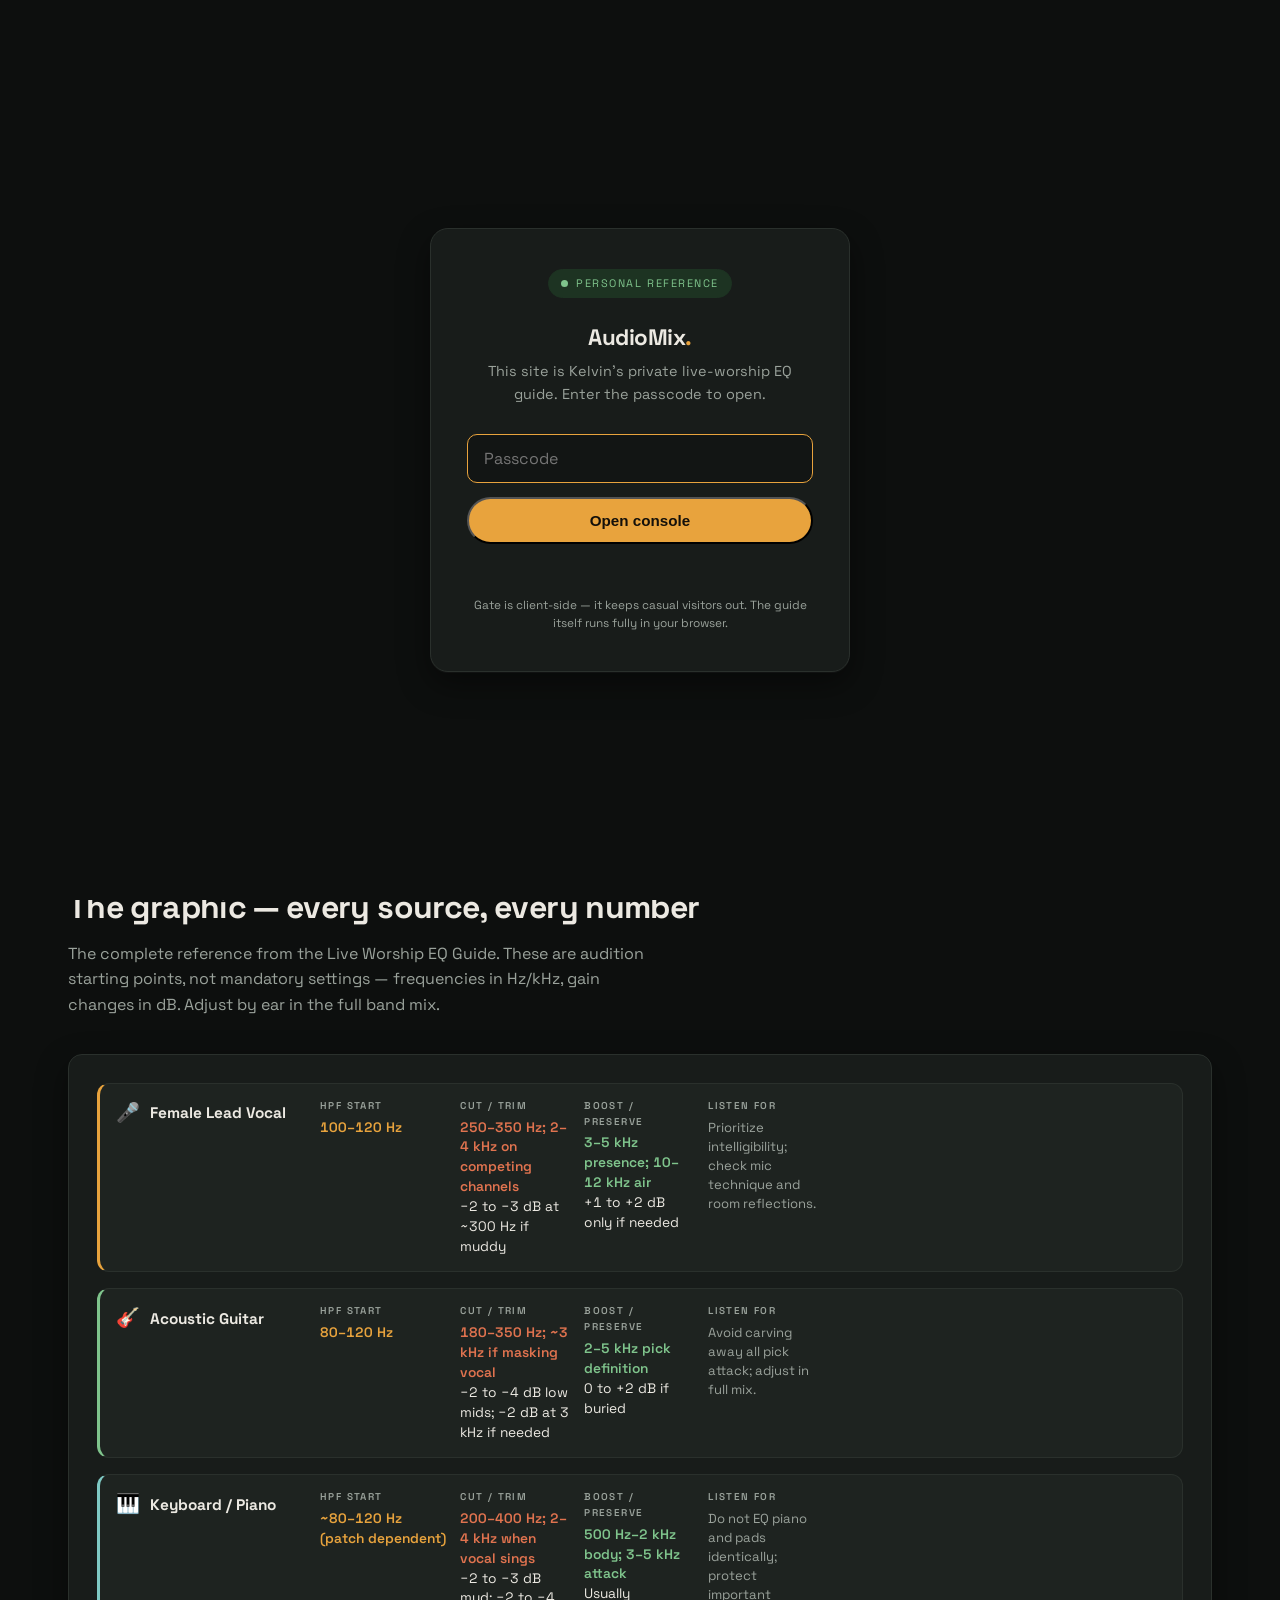
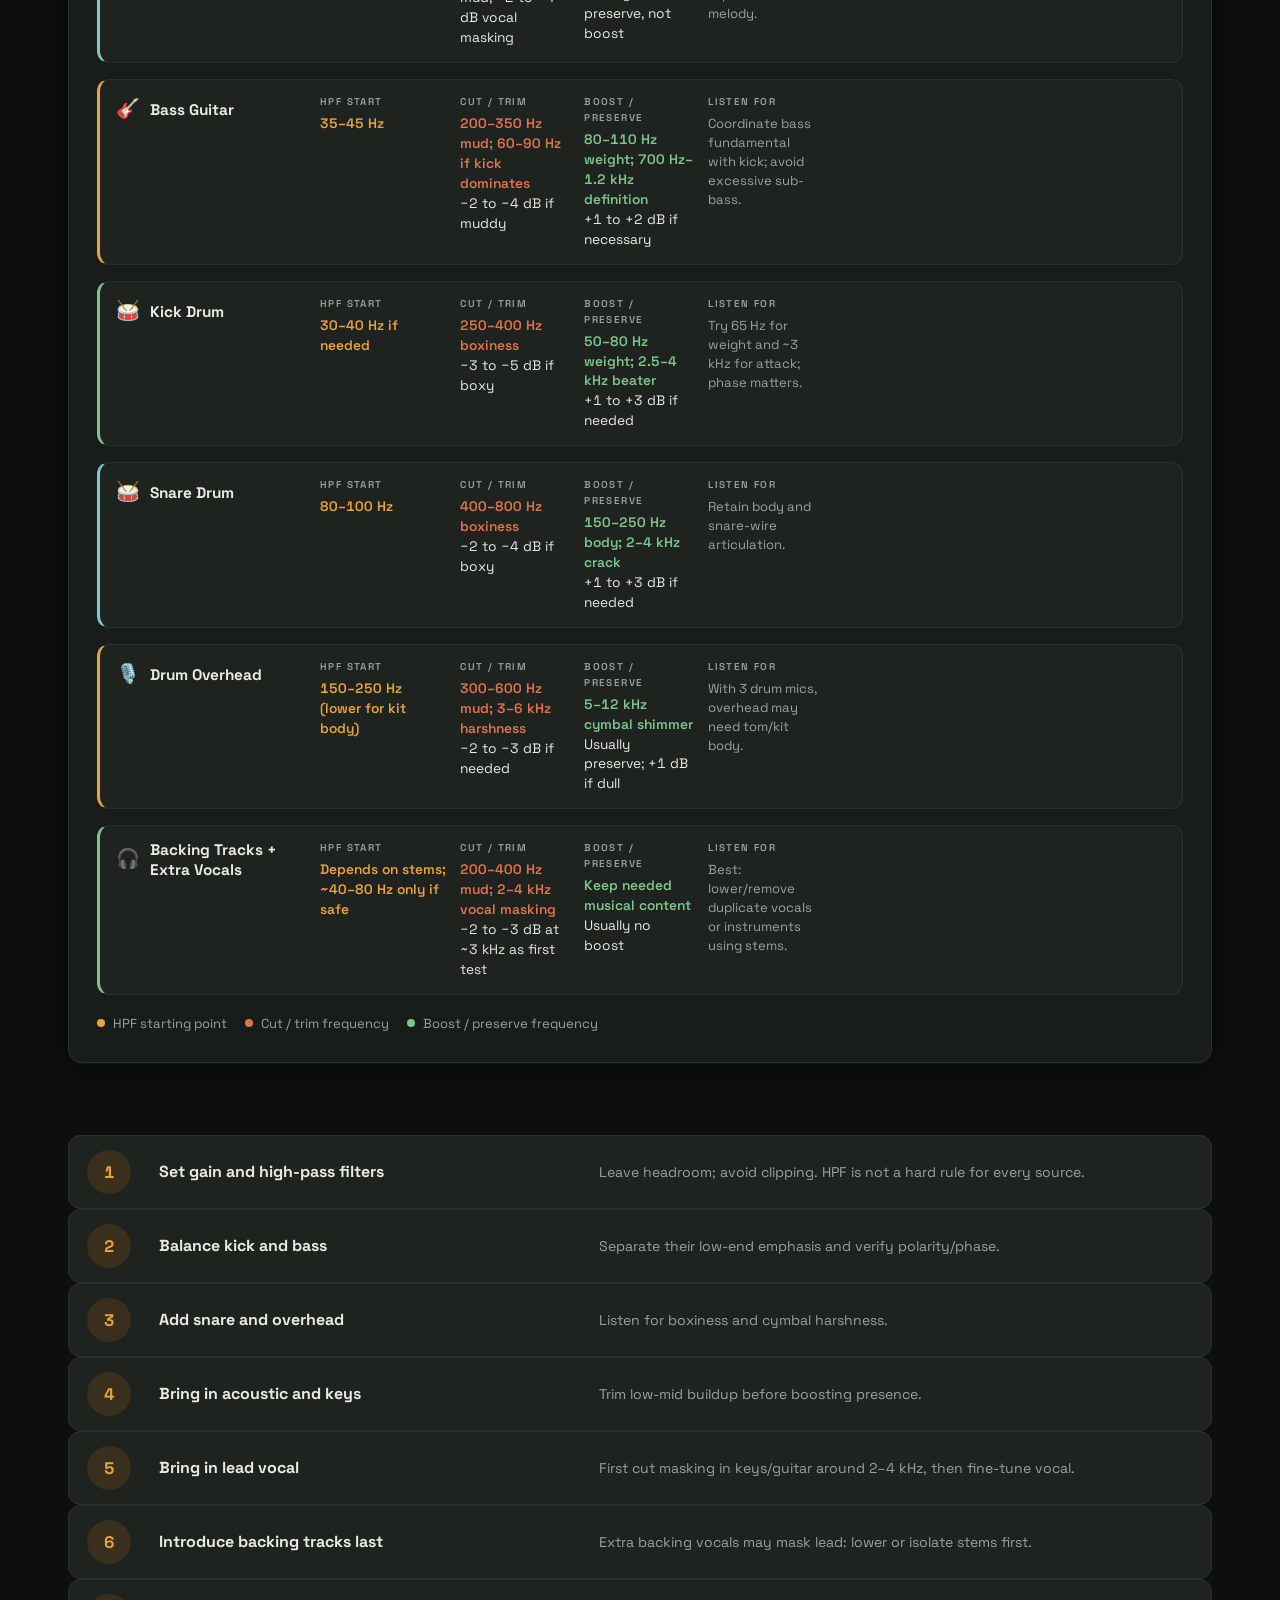
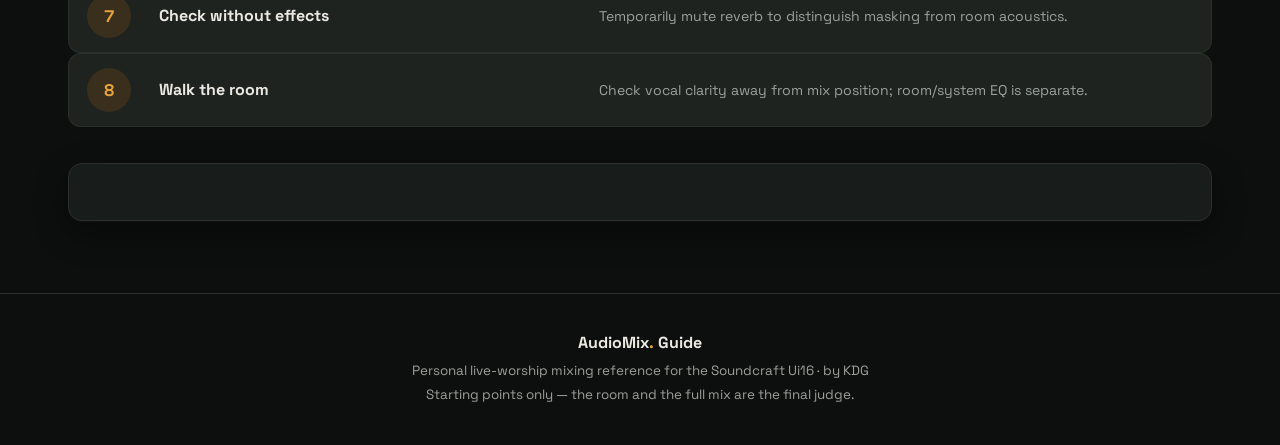
==== index.html @ 4746392a "feat: AudioMix Guide — live worship EQ reference for Soundcraft Ui16 (EQ chart, 8-step workflow, tip" ====
<!DOCTYPE html>
<html lang="en">
<head>
  <meta charset="UTF-8" />
  <meta name="viewport" content="width=device-width, initial-scale=1.0" />
  <title>AudioMix Guide — Live Worship EQ Reference</title>
  <meta name="description" content="AudioMix Guide — a personal live-worship mixing reference for the Soundcraft Ui16: EQ starting points for every source, the 8-step mix workflow, and pro tips for a clear, present band mix." />
  <meta property="og:title" content="AudioMix Guide — Live Worship EQ Reference" />
  <meta property="og:description" content="EQ starting points for the Soundcraft Ui16, the 8-step mix workflow, and pro mixing tips. Personal guide by KDG." />
  <meta property="og:type" content="website" />
  <link rel="icon" href="data:image/svg+xml,<svg xmlns='http://www.w3.org/2000/svg' viewBox='0 0 100 100'><rect width='100' height='100' rx='20' fill='%230d0f0e'/><rect x='18' y='38' width='64' height='28' rx='6' fill='%23e8a33d'/><rect x='18' y='30' width='64' height='4' rx='2' fill='%237fc48c'/></svg>" />
  <link rel="preconnect" href="https://fonts.googleapis.com" />
  <link rel="preconnect" href="https://fonts.gstatic.com" crossorigin />
  <link href="https://fonts.googleapis.com/css2?family=Space+Grotesk:wght@400;500;600;700&display=swap" rel="stylesheet" />
  <link rel="stylesheet" href="css/style.css" />
  <script defer src="js/gate.js"></script>
  <script type="module" src="js/main.js"></script>
</head>
<body>
  <a class="skip-link" href="#guide">Skip to EQ guide</a>

  <header class="site-header" id="top">
    <nav class="nav container" aria-label="Primary">
      <a class="brand" href="index.html"><span class="brand-word">AudioMix<span class="brand-dot">.</span></span> <span class="brand-sub">Guide</span></a>
      <button class="nav-toggle" aria-label="Toggle menu" aria-expanded="false" aria-controls="navLinks">
        <span class="nav-toggle-bar"></span><span class="nav-toggle-bar"></span><span class="nav-toggle-bar"></span>
      </button>
      <div class="nav-links" id="navLinks">
        <a href="index.html#guide" aria-current="page">EQ Guide</a>
        <a href="index.html#workflow">Workflow</a>
        <a href="tips.html">Tips</a>
      </div>
    </nav>
  </header>

  <section class="hero" aria-label="Intro">
    <div class="hero-media"></div>
    <div class="hero-copy">
      <p class="eyebrow">Live Worship — Soundcraft Ui16</p>
      <h1 class="hero-title">Your EQ starting <em>points</em>, not rules.</h1>
      <p class="hero-sub">A personal live-mixing reference: where to high-pass, what to cut, what to boost, and how to listen — for every source in the band. Adjust by ear in the full mix.</p>
      <a class="btn" href="#guide">Open the EQ chart</a>
      <a class="btn secondary" href="tips.html">Mixing tips →</a>
    </div>
  </section>

  <div class="meter-strip container" aria-label="Quick stats">
    <div class="meter-item"><strong><span class="led">8</span></strong><span>eq sources</span></div>
    <div class="meter-item"><strong><span class="led">8</span></strong><span>workflow steps</span></div>
    <div class="meter-item"><strong><span class="led">3</span></strong><span>mix checks</span></div>
    <div class="meter-item"><strong><span class="led">±</span></strong><span>dB increments</span></div>
  </div>

  <main id="guide" class="container">
    <div class="section-head">
      <p class="eyebrow">The EQ Reference</p>
      <h2>The graphic — every source, every number</h2>
      <p>The complete reference from the Live Worship EQ Guide. These are audition starting points, not mandatory settings — frequencies in Hz/kHz, gain changes in dB. Adjust by ear in the full band mix.</p>
    </div>
    <div class="panel">
      <div class="eq-chart" id="eqChart"></div>
      <div class="eq-legend">
        <span><em class="sw sw-amber"></em> HPF starting point</span>
        <span><em class="sw sw-red"></em> Cut / trim frequency</span>
        <span><em class="sw sw-green"></em> Boost / preserve frequency</span>
      </div>
    </div>

    <div class="section-head" id="workflow">
      <p class="eyebrow">The Workflow</p>
      <h2>8-step mix order</h2>
      <p>Bring the mix up in this order so nothing fights for the same space. Each step asks one thing to check before you move on.</p>
    </div>
    <div class="panel">
      <div class="workflow" id="workflow"></div>
    </div>
  </main>

  <footer class="footer">
    <p class="footer-brand">AudioMix<span class="brand-dot">.</span> Guide</p>
    <p>Personal live-worship mixing reference for the Soundcraft Ui16 · by KDG</p>
    <p>Starting points only — the room and the full mix are the final judge.</p>
  </footer>
</body>
</html>
---- css/style.css ----
/* AudioMix Guide — dark Soundcraft console aesthetic */
:root {
  --bg: #0d0f0e;
  --bg-soft: #121514;
  --surface: #181c1a;
  --surface-2: #1e2320;
  --text: #ece9e2;
  --muted: #9aa29b;
  --line: #2a302c;
  --amber: #e8a33d;
  --amber-soft: #3a2f1c;
  --green: #7fc48c;
  --green-soft: #1d3322;
  --red: #e0734f;
  --red-soft: #3a241b;
  --cyan: #7fc9c4;
  --cyan-soft: #1c3332;
  --font-display: "Space Grotesk", system-ui, -apple-system, sans-serif;
  --font-mono: "JetBrains Mono", ui-monospace, SFMono-Regular, Menlo, monospace;
  --radius: 14px;
  --maxw: 1200px;
  --shadow: 0 1px 0 rgba(255,255,255,.03), 0 12px 32px rgba(0,0,0,.45);
}

* { box-sizing: border-box; }
html { scroll-behavior: smooth; scroll-padding-top: 92px; }
body {
  margin: 0;
  background: var(--bg);
  color: var(--text);
  font-family: var(--font-display);
  font-weight: 400;
  line-height: 1.6;
  -webkit-font-smoothing: antialiased;
}
img { max-width: 100%; display: block; }
a { color: inherit; }
a:focus-visible, button:focus-visible, input:focus-visible {
  outline: 2px solid var(--amber);
  outline-offset: 2px;
  border-radius: 6px;
}
.skip-link {
  position: absolute; left: -999px; top: 12px; background: var(--text); color: var(--bg);
  padding: 8px 14px; border-radius: 8px; z-index: 200;
}
.skip-link:focus { left: 12px; }
.container { max-width: var(--maxw); margin: 0 auto; padding: 0 28px; }

/* Header */
.site-header {
  position: sticky; top: 0; z-index: 100;
  background: rgba(13,15,14,.88);
  backdrop-filter: saturate(140%) blur(12px);
  border-bottom: 1px solid var(--line);
  transition: box-shadow .25s ease;
}
.site-header.is-scrolled { box-shadow: 0 10px 30px rgba(0,0,0,.5); }
.nav {
  display: flex; align-items: center; justify-content: space-between;
  height: 72px;
}
.brand {
  display: inline-flex; align-items: baseline; gap: 10px;
  font-weight: 700; font-size: 1.32rem; letter-spacing: -.02em;
  text-decoration: none; white-space: nowrap;
}
.brand-word { line-height: 1; }
.brand-dot { color: var(--amber); }
.brand-sub {
  font-size: .68rem; letter-spacing: .16em; text-transform: uppercase;
  color: var(--muted); padding-left: 10px; border-left: 1px solid var(--line);
}
.nav-links { display: flex; align-items: center; gap: 28px; font-size: .95rem; }
.nav-links a {
  text-decoration: none; color: var(--muted); font-weight: 500;
  position: relative; padding: 4px 0; transition: color .15s ease;
}
.nav-links a:hover { color: var(--text); }
.nav-links a[aria-current="page"] { color: var(--text); }
.nav-links a[aria-current="page"]::after {
  content: ""; position: absolute; left: 0; right: 0; bottom: 0;
  height: 2px; background: var(--amber);
}
.nav-toggle {
  display: none;
  flex-direction: column; justify-content: center; gap: 5px;
  width: 44px; height: 44px; padding: 10px;
  background: none; border: none; cursor: pointer; border-radius: 10px;
}
.nav-toggle-bar {
  display: block; height: 2px; width: 100%;
  background: var(--text); border-radius: 2px;
  transition: transform .22s ease, opacity .22s ease;
}
.nav-toggle[aria-expanded="true"] .nav-toggle-bar:nth-child(1) { transform: translateY(7px) rotate(45deg); }
.nav-toggle[aria-expanded="true"] .nav-toggle-bar:nth-child(2) { opacity: 0; }
.nav-toggle[aria-expanded="true"] .nav-toggle-bar:nth-child(3) { transform: translateY(-7px) rotate(-45deg); }

/* Hero */
.hero {
  position: relative; overflow: hidden;
  border-bottom: 1px solid var(--line);
  background: var(--bg);
}
.hero-media {
  position: absolute; inset: 0;
  background-image: url("../images/hero.webp");
  background-size: cover; background-position: center;
  opacity: .38;
}
.hero::after {
  content: ""; position: absolute; inset: 0;
  background: linear-gradient(180deg, rgba(13,15,14,.35) 0%, var(--bg) 92%);
}
.hero-copy { position: relative; z-index: 2; padding: 108px 28px 96px; max-width: var(--maxw); margin: 0 auto; }
.eyebrow {
  font-size: .72rem; letter-spacing: .22em; text-transform: uppercase;
  color: var(--amber); font-weight: 600; margin: 0 0 18px;
}
.hero-title {
  font-size: clamp(2.4rem, 6vw, 4.4rem);
  line-height: 1.02; letter-spacing: -.03em; font-weight: 700;
  margin: 0 0 22px; max-width: 15ch;
}
.hero-title em { font-style: italic; color: var(--amber); }
.hero-sub {
  color: var(--muted); font-size: 1.08rem; max-width: 56ch;
  margin: 0 0 30px;
}
.btn {
  display: inline-flex; align-items: center; gap: 10px;
  background: var(--amber); color: #14100a; font-weight: 700;
  text-decoration: none; padding: 13px 26px; border-radius: 999px;
  font-size: .95rem; transition: transform .12s ease, background .15s ease;
}
.btn:hover { transform: translateY(-2px); background: #f0b159; }
.btn.secondary { background: transparent; color: var(--text); border: 1px solid var(--line); }
.btn.secondary:hover { background: var(--surface-2); }

/* Panel + section headings */
.panel {
  background: var(--surface);
  border: 1px solid var(--line);
  border-radius: var(--radius);
  padding: 28px;
  margin-top: 28px;
  box-shadow: var(--shadow);
}
.section-title { font-size: 1.45rem; font-weight: 700; letter-spacing: -.02em; margin: 0 0 4px; }
.section-sub { color: var(--muted); font-size: .95rem; margin: 0 0 22px; }
.section-head { padding: 72px 0 8px; }
.section-head .eyebrow { margin-bottom: 10px; }
.section-head h2 { font-size: 2rem; letter-spacing: -.02em; margin: 0 0 8px; }
.section-head p { color: var(--muted); margin: 0; max-width: 60ch; }

/* Meter strip (hero stat bar) */
.meter-strip {
  display: grid; grid-template-columns: repeat(4, 1fr); gap: 1px;
  background: var(--line); border: 1px solid var(--line); border-radius: var(--radius);
  overflow: hidden; margin-top: 34px; max-width: var(--maxw); margin-left: auto; margin-right: auto;
}
.meter-item {
  background: var(--surface); padding: 18px 22px;
}
.meter-item strong { display: block; font-size: 1.5rem; letter-spacing: -.02em; font-variant-numeric: tabular-nums; }
.meter-item strong .led { color: var(--green); }
.meter-item span { font-size: .8rem; color: var(--muted); text-transform: uppercase; letter-spacing: .08em; }

/* EQ Reference — the graphic (channel strips) */
.eq-chart { display: grid; gap: 16px; }
.eq-row {
  display: grid;
  grid-template-columns: 190px 1.15fr 1fr 1fr 1fr 1fr minmax(210px, 1.2fr);
  gap: 14px;
  align-items: start;
  background: var(--surface-2);
  border: 1px solid var(--line);
  border-left: 3px solid var(--amber);
  border-radius: 12px;
  padding: 14px 16px;
}
.eq-row:nth-child(3n+2) { border-left-color: var(--green); }
.eq-row:nth-child(3n+3) { border-left-color: var(--cyan); }
.eq-src { display: flex; align-items: center; gap: 10px; min-width: 0; }
.eq-src .icon { font-size: 1.2rem; }
.eq-src .name { font-weight: 700; font-size: .96rem; line-height: 1.25; }
.eq-col-label {
  font-size: .62rem; letter-spacing: .14em; text-transform: uppercase;
  color: var(--muted); margin-bottom: 4px; font-weight: 600;
}
.eq-col .val { font-size: .86rem; line-height: 1.45; font-variant-numeric: tabular-nums; }
.eq-col .val .freq { color: var(--amber); font-weight: 600; }
.eq-col.cut .val .freq { color: var(--red); }
.eq-col.boost .val .freq { color: var(--green); }
.eq-col.listen .val { color: var(--muted); font-size: .82rem; }
.eq-legend {
  display: flex; flex-wrap: wrap; gap: 18px;
  font-size: .82rem; color: var(--muted);
  margin-top: 18px;
}
.eq-legend span { display: inline-flex; align-items: center; gap: 8px; }
.eq-legend .sw { width: 8px; height: 8px; border-radius: 50%; display: inline-block; }
.sw-amber { background: var(--amber); }
.sw-red { background: var(--red); }
.sw-green { background: var(--green); }
.sw-cyan { background: var(--cyan); }

/* Workflow steps */
.workflow { display: grid; gap: 12px; }
.wf-step {
  display: grid; grid-template-columns: 56px 1fr 1.4fr;
  gap: 16px; align-items: center;
  background: var(--surface-2); border: 1px solid var(--line); border-radius: 12px;
  padding: 14px 18px;
}
.wf-num {
  width: 44px; height: 44px; border-radius: 50%;
  display: grid; place-items: center;
  background: var(--amber-soft); color: var(--amber);
  font-weight: 700; font-size: 1.05rem; font-variant-numeric: tabular-nums;
}
.wf-action { font-weight: 700; font-size: 1rem; }
.wf-check { color: var(--muted); font-size: .88rem; }

/* Tips page */
.tips-grid { display: grid; grid-template-columns: repeat(2, 1fr); gap: 16px; }
.tip-card {
  background: var(--surface-2); border: 1px solid var(--line); border-radius: var(--radius);
  padding: 24px; display: flex; flex-direction: column; gap: 10px;
  position: relative; overflow: hidden;
}
.tip-card::before {
  content: ""; position: absolute; left: 0; top: 0; bottom: 0; width: 3px;
  background: var(--amber);
}
.tip-card:nth-child(3n+2)::before { background: var(--green); }
.tip-card:nth-child(3n+3)::before { background: var(--cyan); }
.tip-card h3 { margin: 0; font-size: 1.08rem; letter-spacing: -.01em; }
.tip-card p { margin: 0; color: var(--muted); font-size: .9rem; line-height: 1.65; }
.tip-num { font-size: .7rem; letter-spacing: .16em; color: var(--amber); font-weight: 700; }
.tip-card:nth-child(3n+2) .tip-num { color: var(--green); }
.tip-card:nth-child(3n+3) .tip-num { color: var(--cyan); }

/* Tips hero (uses tips.webp) */
.hero-media.tips { background-image: url("../images/tips.webp"); }

/* Footer */
.footer {
  margin-top: 72px; padding: 36px 0; text-align: center;
  border-top: 1px solid var(--line); color: var(--muted); font-size: .84rem;
}
.footer .footer-brand { font-weight: 700; color: var(--text); font-size: 1rem; margin: 0 0 4px; }
.footer p { margin: 3px 0; }
.footer code { background: var(--surface-2); padding: 1px 6px; border-radius: 5px; }

/* Password gate */
.gate {
  position: fixed; inset: 0; z-index: 300;
  background: var(--bg);
  display: flex; align-items: center; justify-content: center;
  padding: 28px;
}
.gate-card {
  width: 100%; max-width: 420px;
  background: var(--surface); border: 1px solid var(--line); border-radius: 18px;
  padding: 40px 36px; text-align: center; box-shadow: var(--shadow);
}
.gate-logo { font-size: 1.4rem; font-weight: 700; letter-spacing: -.02em; margin: 0 0 4px; }
.gate-logo .brand-dot { color: var(--amber); }
.gate-sub { color: var(--muted); font-size: .9rem; margin: 0 0 28px; }
.gate form { display: flex; flex-direction: column; gap: 14px; }
.gate input[type="password"] {
  background: var(--bg-soft); border: 1px solid var(--line); border-radius: 10px;
  color: var(--text); font-size: 1rem; padding: 13px 16px; font-family: var(--font-display);
}
.gate input[type="password"]:focus { border-color: var(--amber); outline: none; }
.gate .btn { justify-content: center; }
.gate-err { color: var(--red); font-size: .84rem; min-height: 1.2em; margin: 0; }
.gate-foot { margin: 22px 0 0; font-size: .74rem; color: var(--muted); line-height: 1.5; }
.gate-badge {
  display: inline-flex; align-items: center; gap: 8px;
  font-size: .68rem; letter-spacing: .14em; text-transform: uppercase;
  color: var(--green); border: 1px solid var(--green-soft);
  background: var(--green-soft); border-radius: 999px; padding: 5px 12px; margin-bottom: 22px;
}
.gate-badge .dot { width: 7px; height: 7px; border-radius: 50%; background: var(--green); }

/* Responsive */
@media (max-width: 980px) {
  .eq-row {
    grid-template-columns: repeat(6, 1fr);
  }
  .eq-src { grid-column: 1 / -1; }
  .eq-col { grid-column: span 2; }
  .eq-col.listen { grid-column: 1 / -1; grid-row: auto; }
  .wf-step { grid-template-columns: 56px 1fr; }
  .wf-check { grid-column: 2; }
  .tips-grid { grid-template-columns: 1fr; }
}
@media (max-width: 760px) {
  .nav { height: 62px; }
  .brand { font-size: 1.1rem; }
  .brand-sub { display: none; }
  .nav-toggle { display: flex; }
  .nav-links {
    position: absolute; top: 100%; left: 0; right: 0;
    flex-direction: column; align-items: stretch; gap: 0;
    background: var(--bg);
    border-bottom: 1px solid var(--line);
    box-shadow: 0 16px 30px rgba(0,0,0,.5);
    padding: 8px 28px 16px;
    display: none;
  }
  .nav-links.open { display: flex; }
  .nav-links a { padding: 14px 0; font-size: 1.05rem; border-bottom: 1px solid var(--line); }
  .nav-links a:last-of-type { border-bottom: none; }
  .nav-links a::after { display: none; }
  .meter-strip { grid-template-columns: repeat(2, 1fr); }
  .hero-copy { padding: 72px 24px 64px; }
  .eq-col { grid-column: 1 / -1; }
}
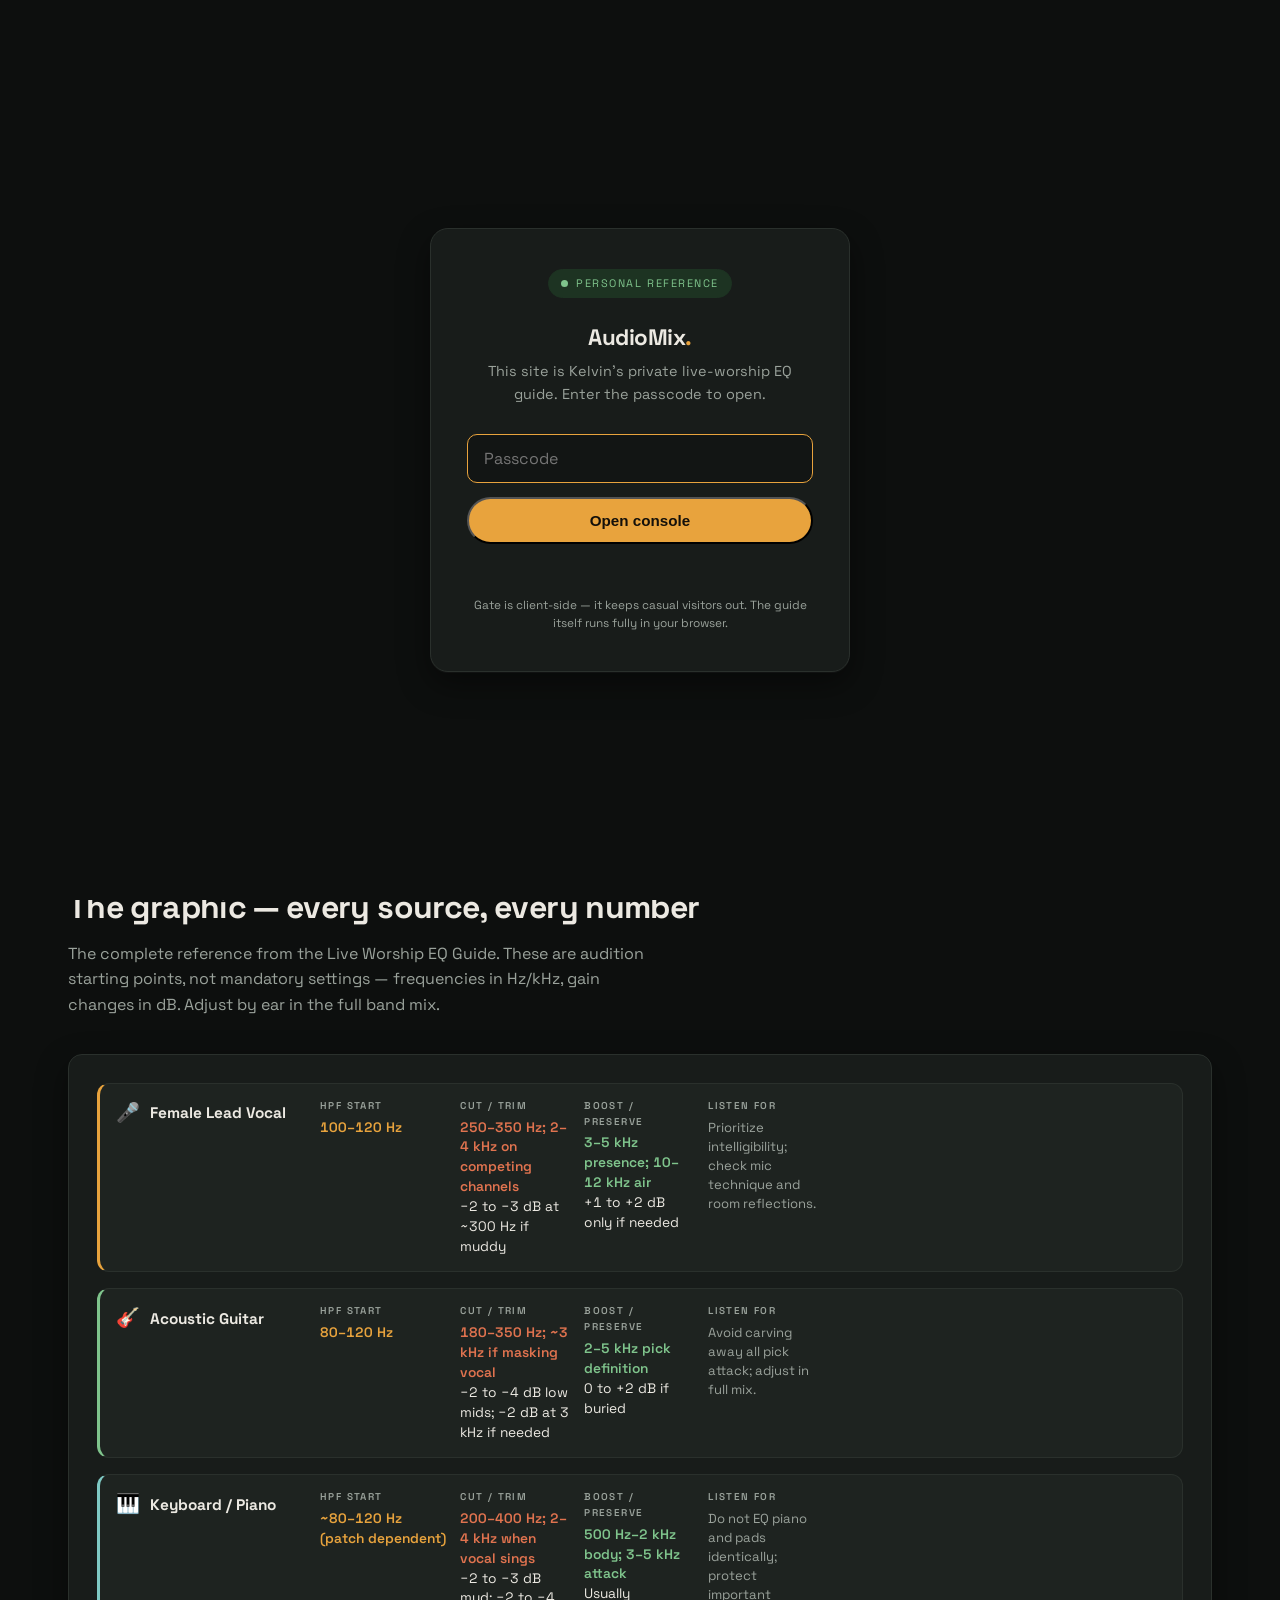
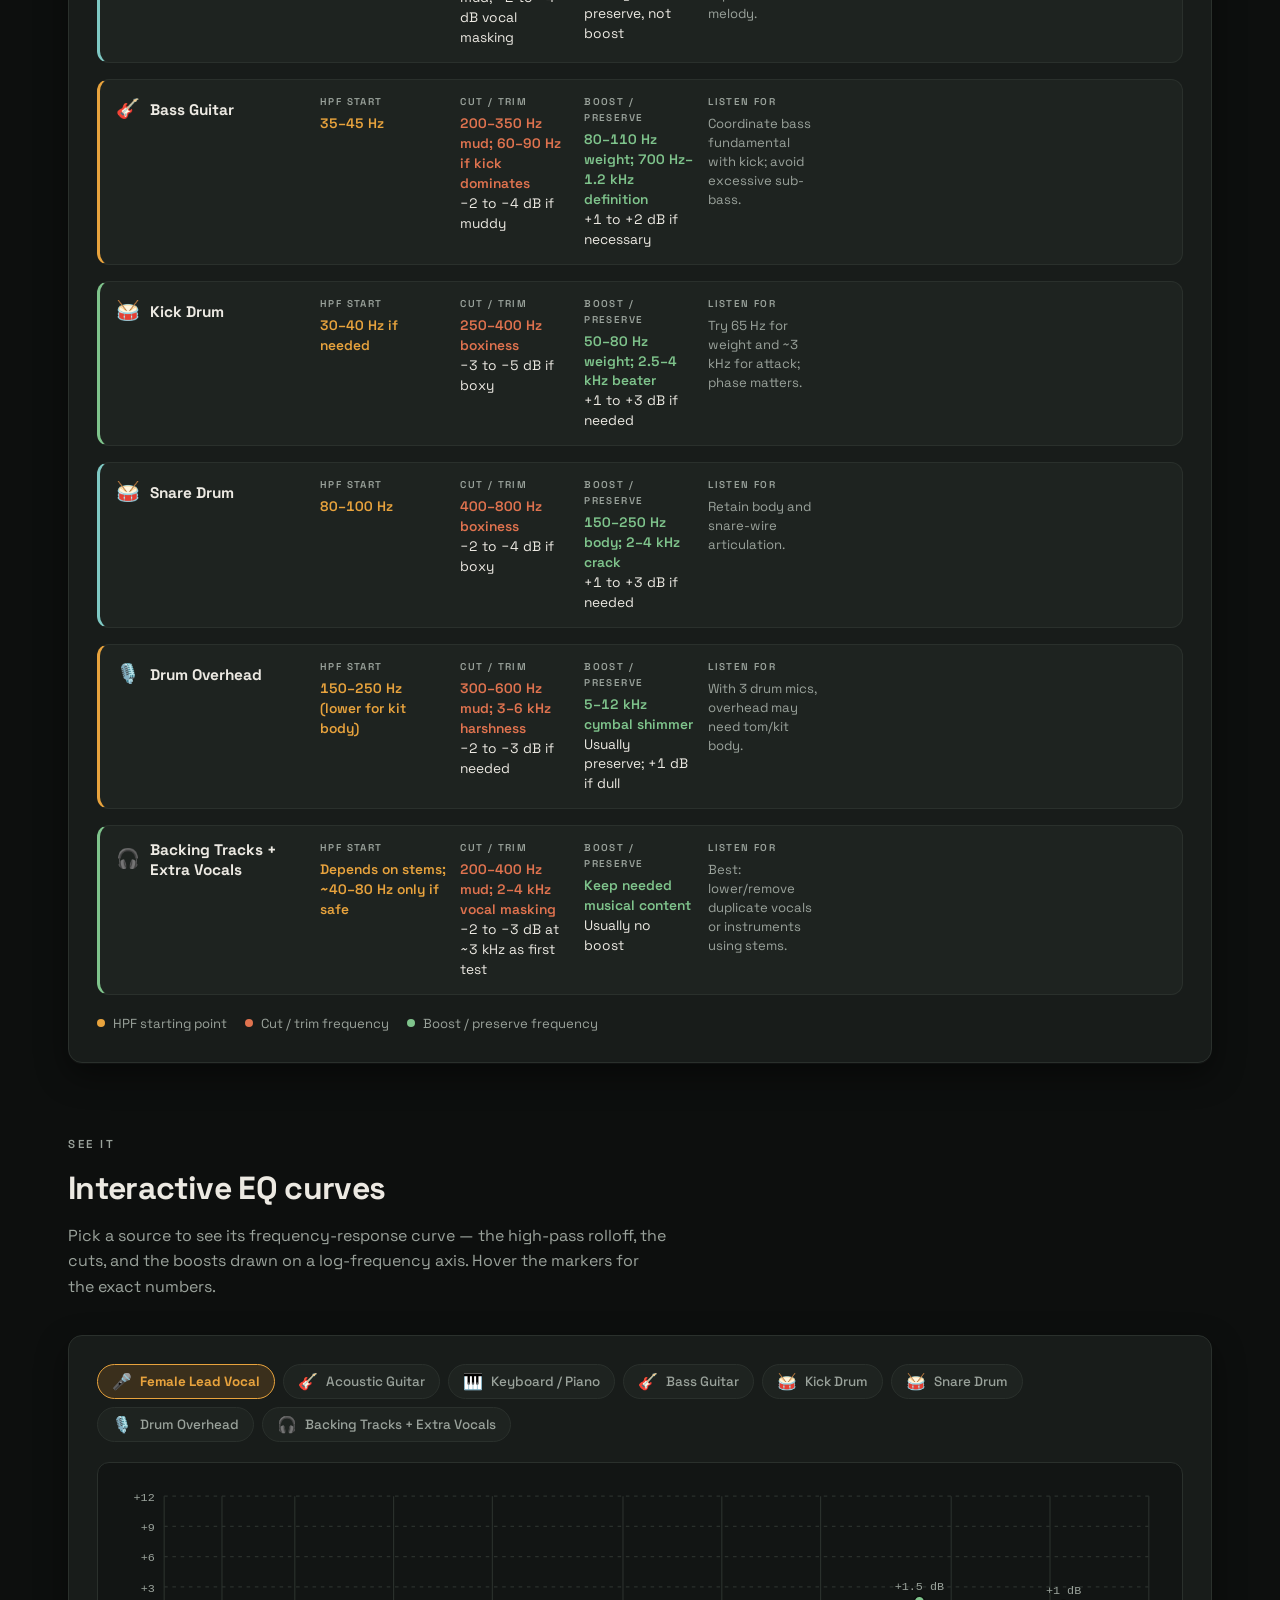
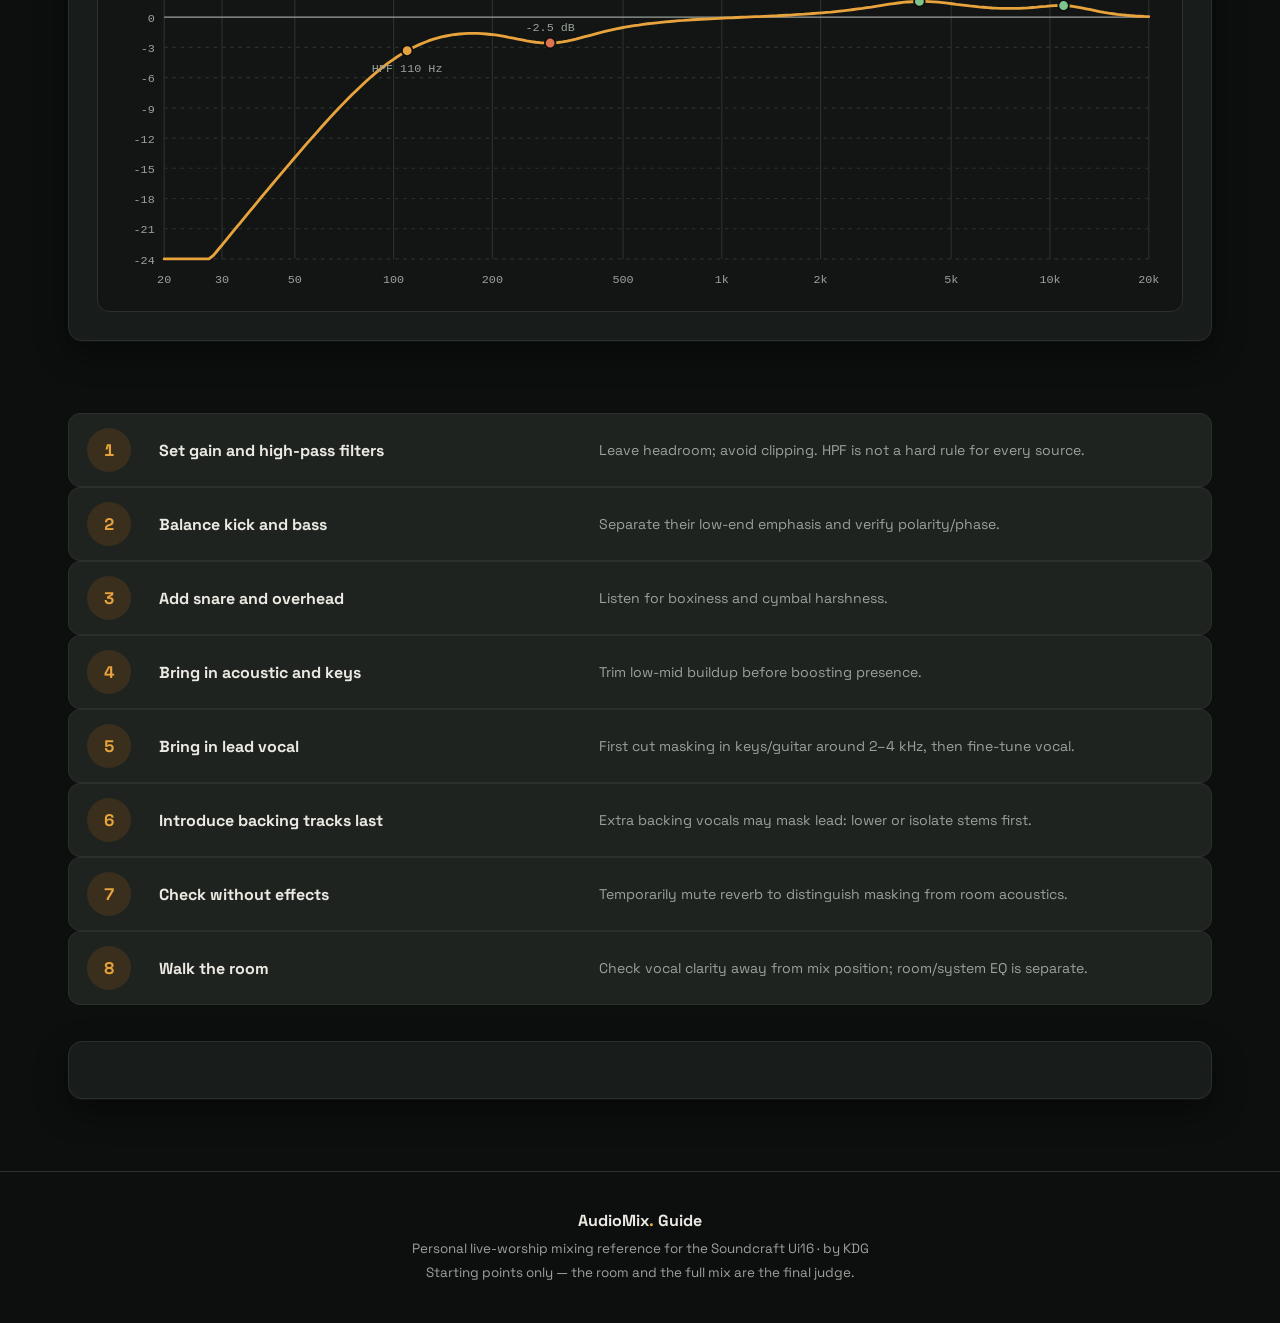
==== commit 5dbf0e11: "feat: interactive visual EQ curves (log-freq SVG response per source)" ====
--- a/index.html
+++ b/index.html
@@ -27,8 +27,9 @@
       </button>
       <div class="nav-links" id="navLinks">
         <a href="index.html#guide" aria-current="page">EQ Guide</a>
+        <a href="index.html#visual">Curves</a>
         <a href="index.html#workflow">Workflow</a>
-        <a href="tips.html">Tips</a>
+        <a href="tips">Tips</a>
       </div>
     </nav>
   </header>
@@ -40,7 +41,7 @@
       <h1 class="hero-title">Your EQ starting <em>points</em>, not rules.</h1>
       <p class="hero-sub">A personal live-mixing reference: where to high-pass, what to cut, what to boost, and how to listen — for every source in the band. Adjust by ear in the full mix.</p>
       <a class="btn" href="#guide">Open the EQ chart</a>
-      <a class="btn secondary" href="tips.html">Mixing tips →</a>
+      <a class="btn secondary" href="#visual">See the curves →</a>
     </div>
   </section>
 
@@ -66,6 +67,18 @@
       </div>
     </div>
 
+    <div class="section-head" id="visual">
+      <p class="eyebrow">See It</p>
+      <h2>Interactive EQ curves</h2>
+      <p>Pick a source to see its frequency-response curve — the high-pass rolloff, the cuts, and the boosts drawn on a log-frequency axis. Hover the markers for the exact numbers.</p>
+    </div>
+    <div class="panel">
+      <div class="eqviz" id="eqViz">
+        <div class="eqviz-sel" role="group" aria-label="Choose a source"></div>
+        <div class="eqviz-stage"></div>
+      </div>
+    </div>
+
     <div class="section-head" id="workflow">
       <p class="eyebrow">The Workflow</p>
       <h2>8-step mix order</h2>
--- a/css/style.css
+++ b/css/style.css
@@ -223,6 +223,48 @@
 .wf-action { font-weight: 700; font-size: 1rem; }
 .wf-check { color: var(--muted); font-size: .88rem; }
 
+/* Interactive EQ visualizer */
+.eqviz { display: flex; flex-direction: column; gap: 20px; }
+.eqviz-sel {
+  display: flex; flex-wrap: wrap; gap: 8px;
+}
+.eqviz-btn {
+  display: inline-flex; align-items: center; gap: 8px;
+  background: var(--surface-2); color: var(--muted);
+  border: 1px solid var(--line); border-radius: 999px;
+  padding: 8px 14px; font-family: var(--font-display);
+  font-size: .84rem; font-weight: 500; cursor: pointer;
+  transition: color .15s ease, border-color .15s ease, background .15s ease;
+}
+.eqviz-btn:hover { color: var(--text); border-color: var(--amber); }
+.eqviz-btn[aria-pressed="true"] {
+  background: var(--amber-soft); color: var(--amber);
+  border-color: var(--amber); font-weight: 700;
+}
+.eqviz-btn-icon { font-size: 1rem; line-height: 1; }
+.eqviz-stage {
+  background: var(--bg-soft);
+  border: 1px solid var(--line); border-radius: 12px;
+  padding: 12px; overflow-x: auto;
+}
+.eqviz-svg { width: 100%; height: auto; display: block; min-width: 560px; }
+.eqviz-svg .grid-v { stroke: var(--line); stroke-width: 1; }
+.eqviz-svg .grid-h { stroke: var(--line); stroke-width: 1; stroke-dasharray: 3 4; }
+.eqviz-svg .grid-zero { stroke: var(--muted); stroke-width: 1.2; }
+.eqviz-svg .axis-label { fill: var(--muted); font-size: 10px; font-family: var(--font-mono); }
+.eqviz-svg .curve {
+  fill: none; stroke: var(--amber); stroke-width: 2.4;
+  stroke-linecap: round; stroke-linejoin: round;
+}
+.eqviz-svg .marker .mark-cut { fill: var(--red); }
+.eqviz-svg .marker .mark-boost { fill: var(--green); }
+.eqviz-svg .marker .mark-hpf { fill: var(--amber); }
+.eqviz-svg .marker circle { stroke: var(--bg); stroke-width: 1.5; }
+.eqviz-svg .mark-cut circle { fill: var(--red); }
+.eqviz-svg .mark-boost circle { fill: var(--green); }
+.eqviz-svg .mark-hpf circle { fill: var(--amber); }
+.eqviz-svg .mark-label { fill: var(--muted); font-size: 10px; font-family: var(--font-mono); }
+
 /* Tips page */
 .tips-grid { display: grid; grid-template-columns: repeat(2, 1fr); gap: 16px; }
 .tip-card {
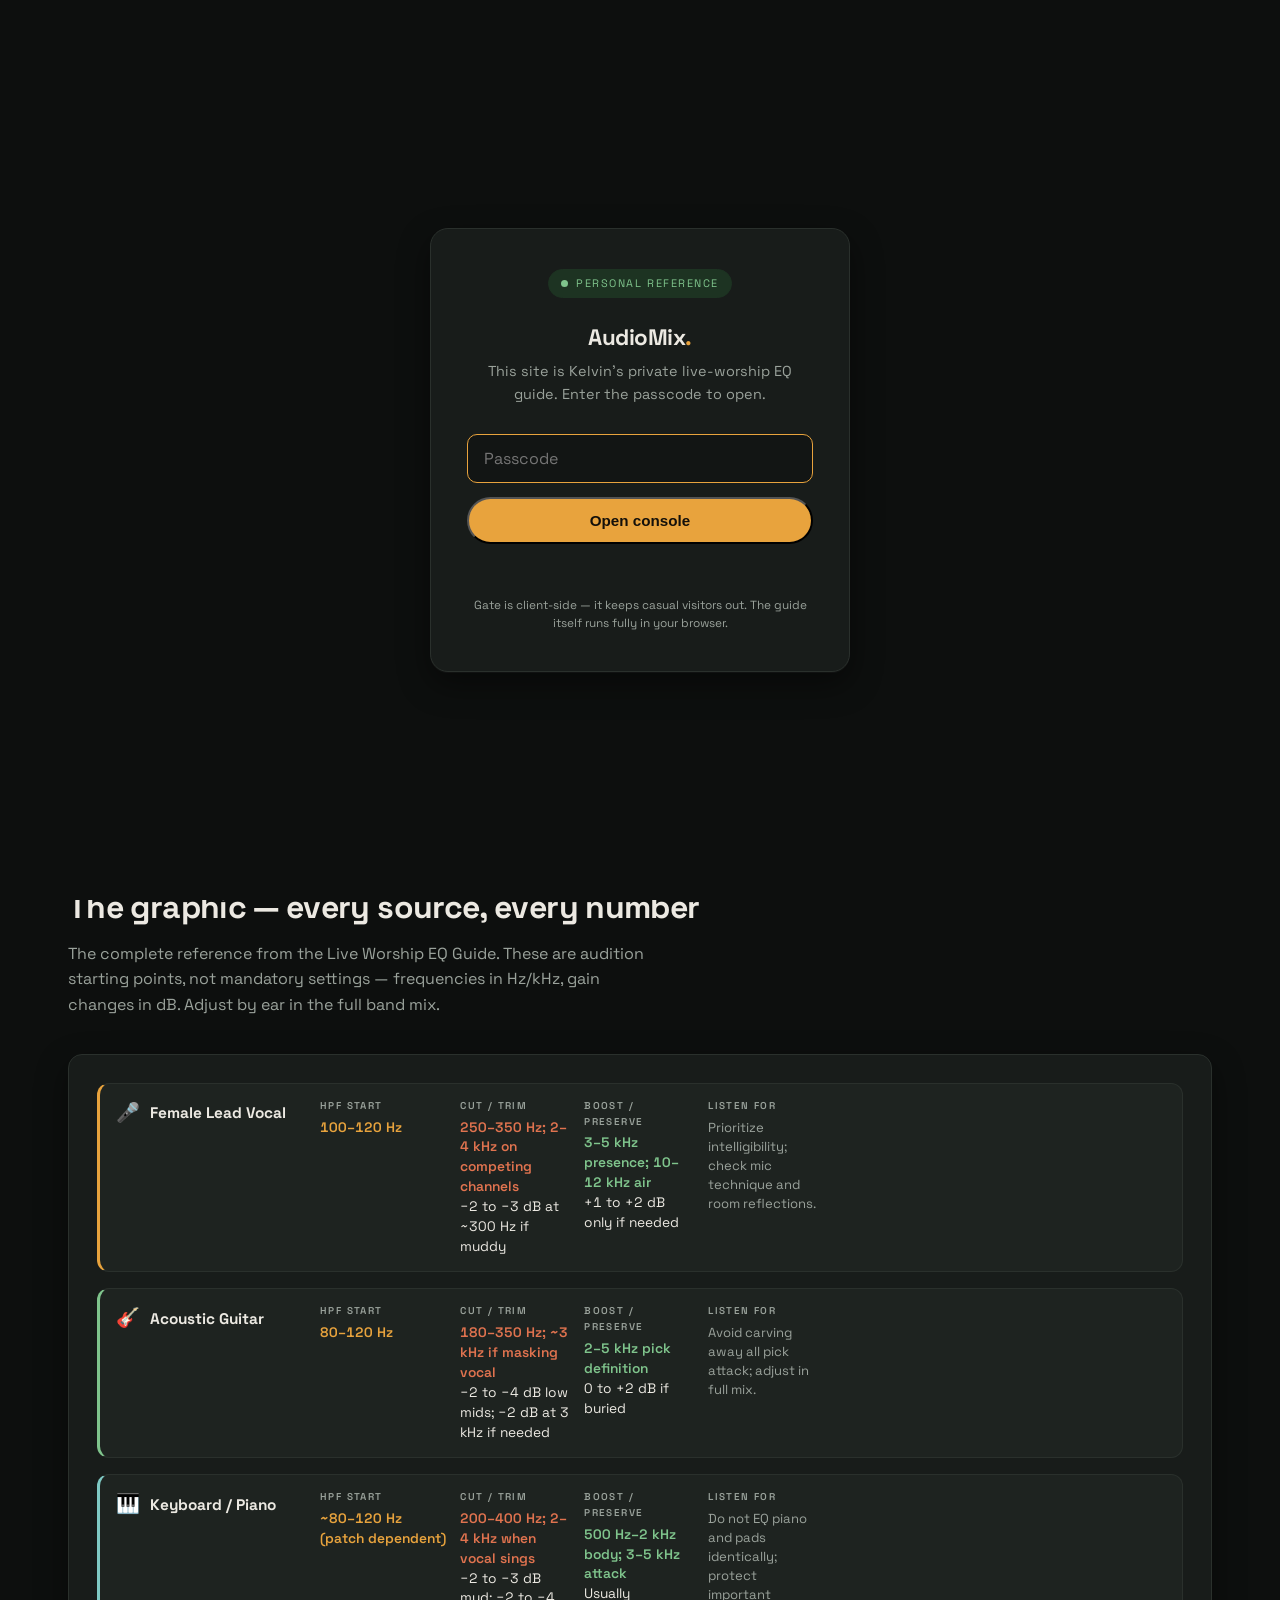
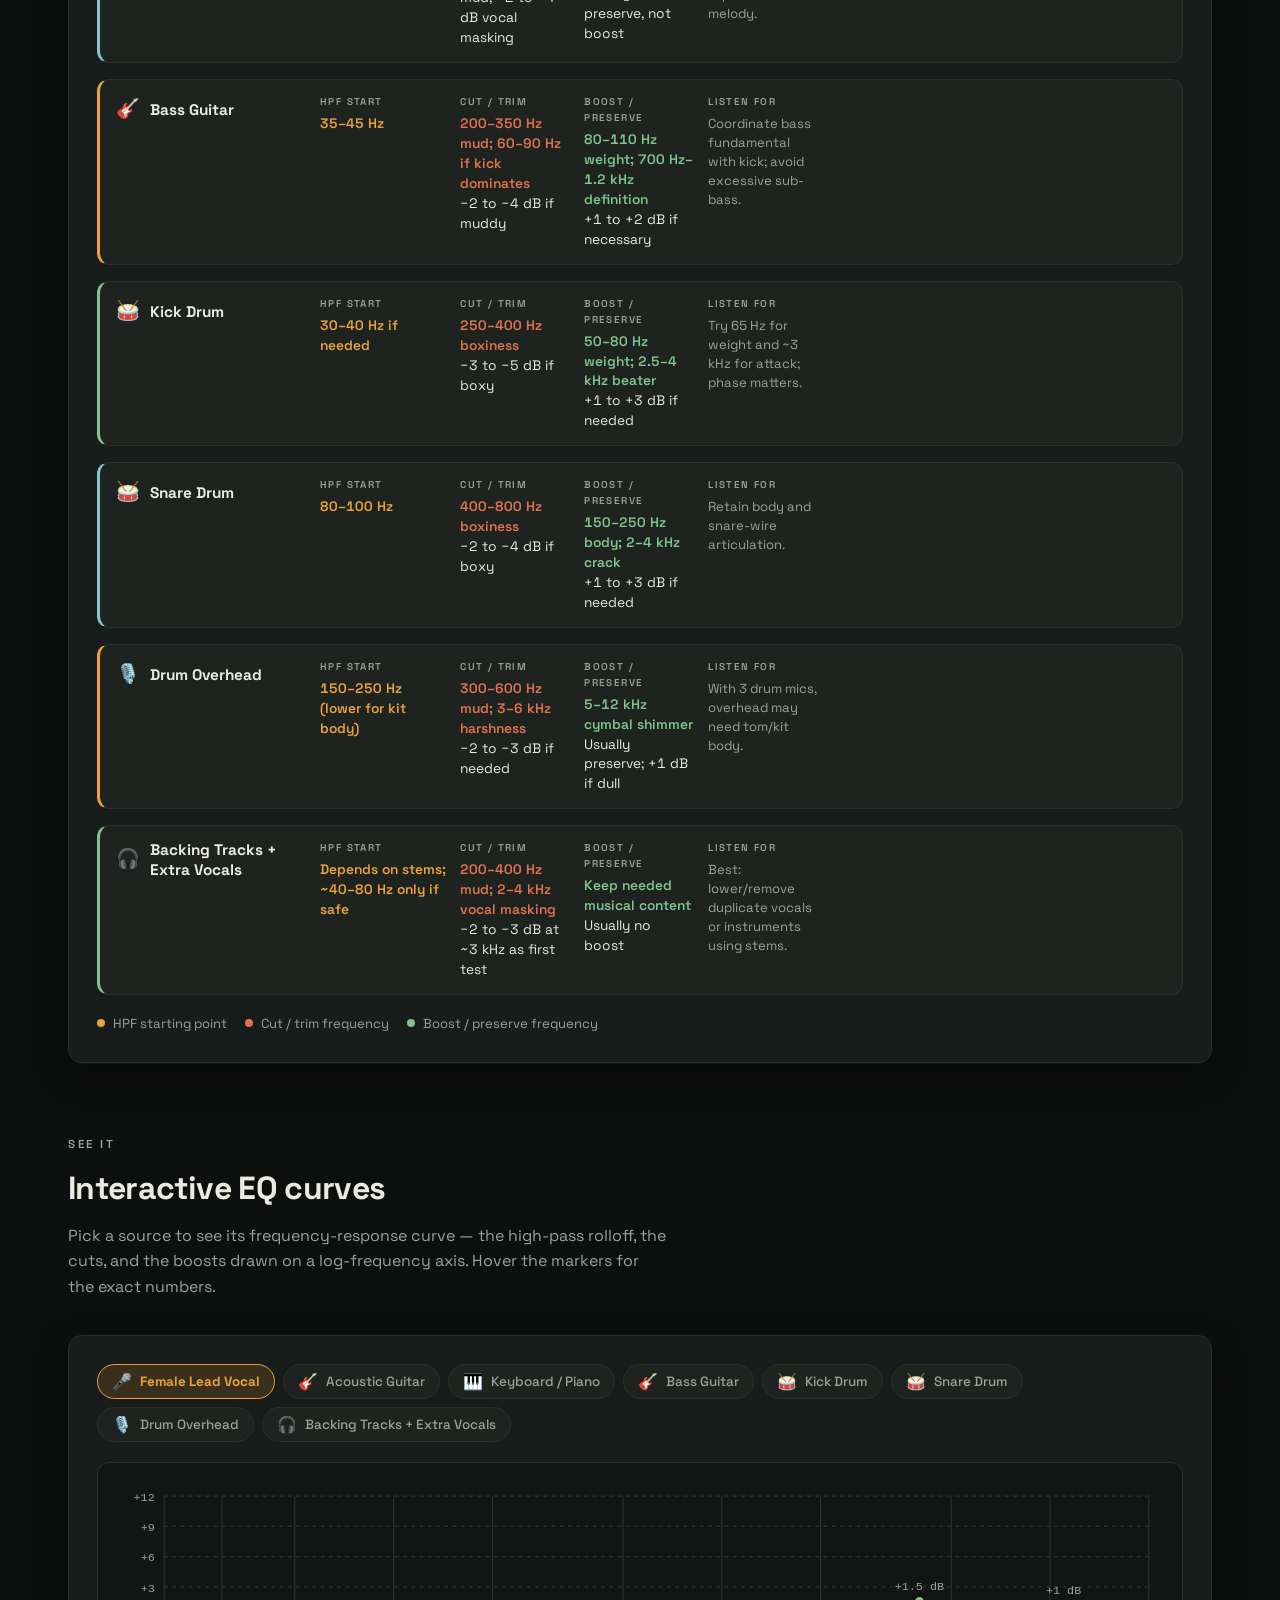
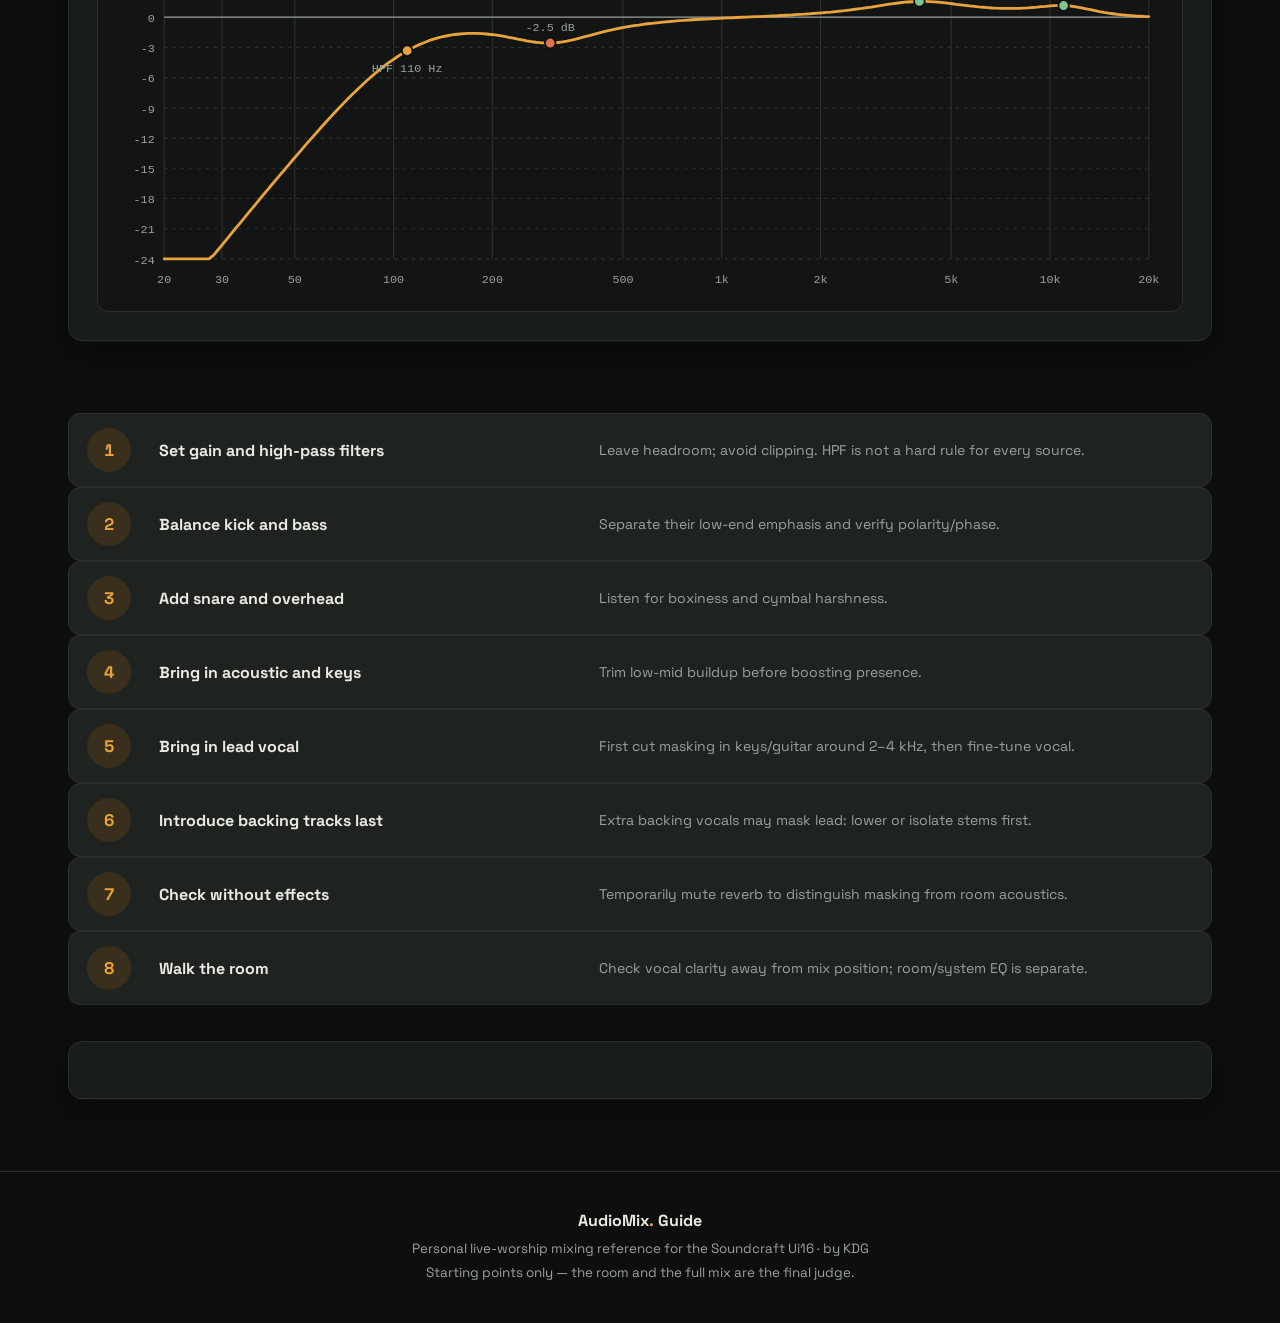
==== commit f5082cdd: "feat: add Cut-Through EQ page (band shaping research: bands, masking, levers, per-instrument recipes" ====
--- a/index.html
+++ b/index.html
@@ -29,6 +29,7 @@
         <a href="index.html#guide" aria-current="page">EQ Guide</a>
         <a href="index.html#visual">Curves</a>
         <a href="index.html#workflow">Workflow</a>
+        <a href="cut-through">Cut-Through</a>
         <a href="tips">Tips</a>
       </div>
     </nav>
--- a/css/style.css
+++ b/css/style.css
@@ -245,9 +245,9 @@
 .eqviz-stage {
   background: var(--bg-soft);
   border: 1px solid var(--line); border-radius: 12px;
-  padding: 12px; overflow-x: auto;
-}
-.eqviz-svg { width: 100%; height: auto; display: block; min-width: 560px; }
+  padding: 12px;
+}
+.eqviz-svg { width: 100%; height: auto; display: block; }
 .eqviz-svg .grid-v { stroke: var(--line); stroke-width: 1; }
 .eqviz-svg .grid-h { stroke: var(--line); stroke-width: 1; stroke-dasharray: 3 4; }
 .eqviz-svg .grid-zero { stroke: var(--muted); stroke-width: 1.2; }
@@ -264,6 +264,115 @@
 .eqviz-svg .mark-boost circle { fill: var(--green); }
 .eqviz-svg .mark-hpf circle { fill: var(--amber); }
 .eqviz-svg .mark-label { fill: var(--muted); font-size: 10px; font-family: var(--font-mono); }
+
+/* Cut-Through page */
+.ct-table { display: flex; flex-direction: column; gap: 0; overflow-x: auto; }
+.ct-row {
+  display: grid;
+  grid-template-columns: 1.1fr 0.9fr 1.3fr 1.7fr;
+  gap: 12px; padding: 12px 14px;
+  border-bottom: 1px solid var(--line);
+  align-items: start;
+}
+.ct-row.ct-head {
+  background: var(--surface-2); border-top: none; border-radius: 10px 10px 0 0;
+  font-weight: 700; font-size: .7rem; letter-spacing: .12em; text-transform: uppercase;
+  color: var(--muted);
+}
+.ct-row.ct-head .ct-cell { padding: 4px 0; }
+.ct-cell { font-size: .88rem; line-height: 1.5; }
+.ct-band { font-weight: 700; color: var(--amber); }
+.ct-range { color: var(--green); font-variant-numeric: tabular-nums; white-space: nowrap; }
+.ct-ctrl { color: var(--text); }
+.ct-note { color: var(--muted); font-size: .82rem; }
+.ct-takeaway {
+  margin-top: 16px; padding: 14px 16px; border-radius: 10px;
+  background: var(--amber-soft); border: 1px solid rgba(232,163,61,.35);
+  color: var(--text); font-size: .9rem;
+}
+.ct-takeaway strong { color: var(--amber); }
+
+.ct-masks { display: flex; flex-direction: column; gap: 10px; }
+.ct-mask {
+  display: grid; grid-template-columns: 220px 1fr; gap: 16px; align-items: center;
+  background: var(--surface-2); border: 1px solid var(--line);
+  border-left: 3px solid var(--red); border-radius: 10px; padding: 12px 16px;
+}
+.ct-mask-pair { font-weight: 700; font-size: .9rem; }
+.ct-mask-range { display: inline-block; margin-top: 3px; font-size: .72rem; color: var(--red); font-variant-numeric: tabular-nums; }
+.ct-mask-problem { color: var(--muted); font-size: .86rem; }
+.ct-subhead { margin: 22px 0 10px; font-size: 1rem; letter-spacing: -.01em; color: var(--amber); }
+.ct-checks { margin: 0; padding-left: 20px; color: var(--muted); font-size: .88rem; display: flex; flex-direction: column; gap: 8px; }
+
+.ct-levers { display: grid; grid-template-columns: repeat(2, 1fr); gap: 16px; margin-top: 28px; }
+.ct-lever {
+  background: var(--surface); border: 1px solid var(--line); border-radius: var(--radius);
+  padding: 22px; display: flex; flex-direction: column; gap: 6px; box-shadow: var(--shadow);
+  position: relative; overflow: hidden;
+}
+.ct-lever::before { content: ""; position: absolute; left: 0; top: 0; bottom: 0; width: 3px; background: var(--amber); }
+.ct-lever:nth-child(2n)::before { background: var(--cyan); }
+.ct-lever h3 { margin: 0; font-size: 1.08rem; letter-spacing: -.01em; }
+.ct-lever-sub { font-size: .7rem; letter-spacing: .14em; text-transform: uppercase; color: var(--amber); font-weight: 700; }
+.ct-lever:nth-child(2n) .ct-lever-sub { color: var(--cyan); }
+.ct-lever p { margin: 6px 0 0; color: var(--muted); font-size: .88rem; line-height: 1.6; }
+
+.ct-recipes { display: flex; flex-direction: column; gap: 16px; margin-top: 28px; }
+.ct-recipe {
+  position: relative;
+  background: var(--surface-2); border: 1px solid var(--line); border-radius: var(--radius);
+  padding: 22px; box-shadow: var(--shadow);
+}
+.ct-recipe.ct-priority { border-left: 3px solid var(--green); }
+.ct-priority-tag {
+  position: absolute; top: 16px; right: 18px;
+  font-size: .62rem; letter-spacing: .14em; text-transform: uppercase; font-weight: 700;
+  color: var(--green); border: 1px solid var(--green-soft); background: var(--green-soft);
+  border-radius: 999px; padding: 3px 10px;
+}
+.ct-recipe-head { display: flex; align-items: center; gap: 10px; margin-bottom: 14px; }
+.ct-recipe-icon { font-size: 1.4rem; }
+.ct-recipe-head h3 { margin: 0; font-size: 1.15rem; letter-spacing: -.01em; }
+.ct-specs { margin: 0; display: grid; grid-template-columns: repeat(2, 1fr); gap: 12px 20px; }
+.ct-spec { display: flex; flex-direction: column; gap: 2px; }
+.ct-spec dt {
+  font-size: .62rem; letter-spacing: .14em; text-transform: uppercase;
+  color: var(--muted); font-weight: 700;
+}
+.ct-spec dd { margin: 0; font-size: .86rem; color: var(--text); line-height: 1.5; }
+.ct-spec.ct-cut dd { color: var(--red); }
+.ct-spec.ct-boost dd { color: var(--green); }
+.ct-move {
+  margin-top: 16px; padding: 12px 14px; border-radius: 10px;
+  background: var(--amber-soft); border: 1px solid rgba(232,163,61,.3);
+  font-size: .86rem; color: var(--text); line-height: 1.55;
+}
+.ct-move strong { color: var(--amber); }
+
+.ct-steps { margin: 0; padding-left: 0; list-style: none; display: flex; flex-direction: column; gap: 12px; }
+.ct-steps li { display: flex; align-items: flex-start; gap: 14px; font-size: .95rem; }
+.ct-step-num {
+  flex: 0 0 auto; width: 32px; height: 32px; border-radius: 50%;
+  display: grid; place-items: center;
+  background: var(--amber-soft); color: var(--amber); font-weight: 700;
+  font-variant-numeric: tabular-nums;
+}
+.ct-rules { display: grid; grid-template-columns: repeat(2, 1fr); gap: 10px; }
+.ct-rule {
+  background: var(--surface-2); border: 1px solid var(--line); border-radius: 10px;
+  padding: 12px 14px; font-size: .86rem; color: var(--muted); line-height: 1.5;
+}
+.ct-rule strong { color: var(--amber); }
+.ct-sources { margin: 0; padding-left: 20px; display: flex; flex-direction: column; gap: 8px; font-size: .9rem; }
+.ct-sources a { color: var(--cyan); text-decoration: none; }
+.ct-sources a:hover { text-decoration: underline; }
+
+@media (max-width: 860px) {
+  .ct-levers { grid-template-columns: 1fr; }
+  .ct-mask { grid-template-columns: 1fr; gap: 6px; }
+  .ct-specs { grid-template-columns: 1fr; }
+  .ct-rules { grid-template-columns: 1fr; }
+}
 
 /* Tips page */
 .tips-grid { display: grid; grid-template-columns: repeat(2, 1fr); gap: 16px; }
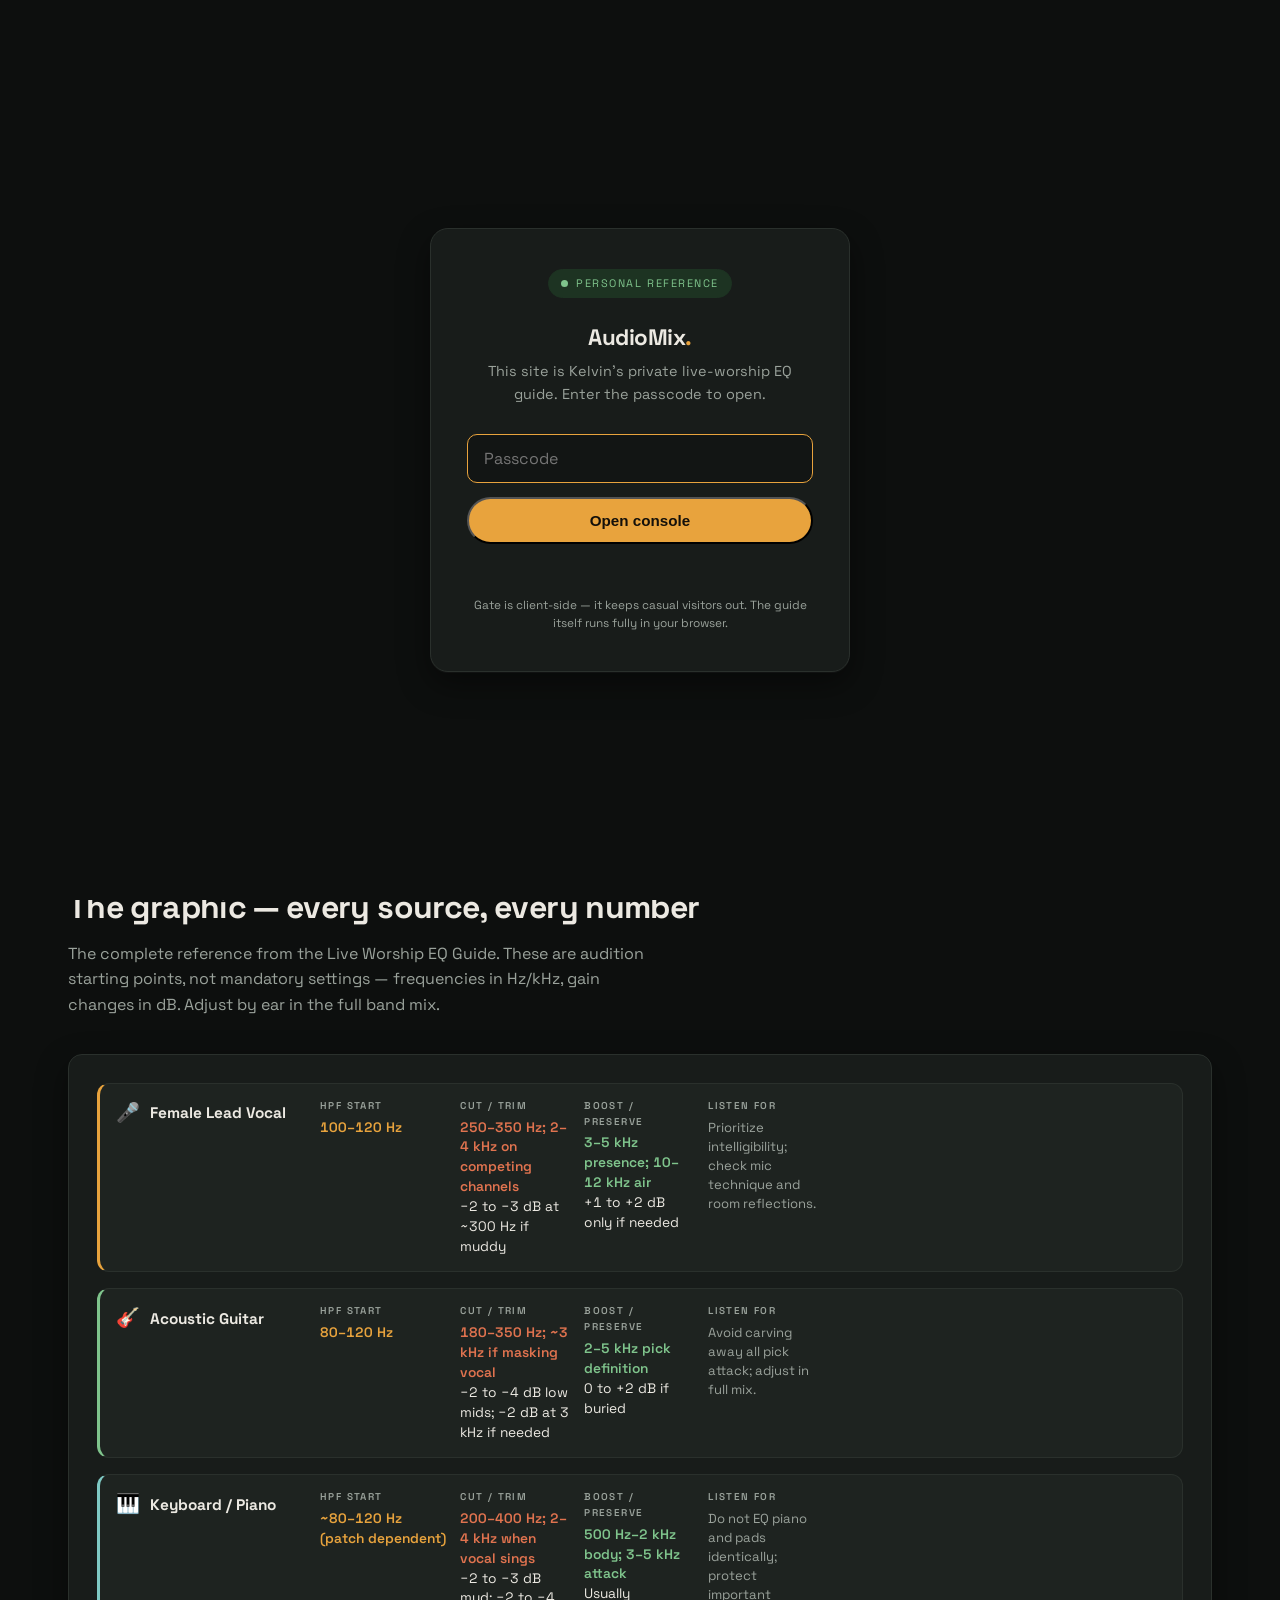
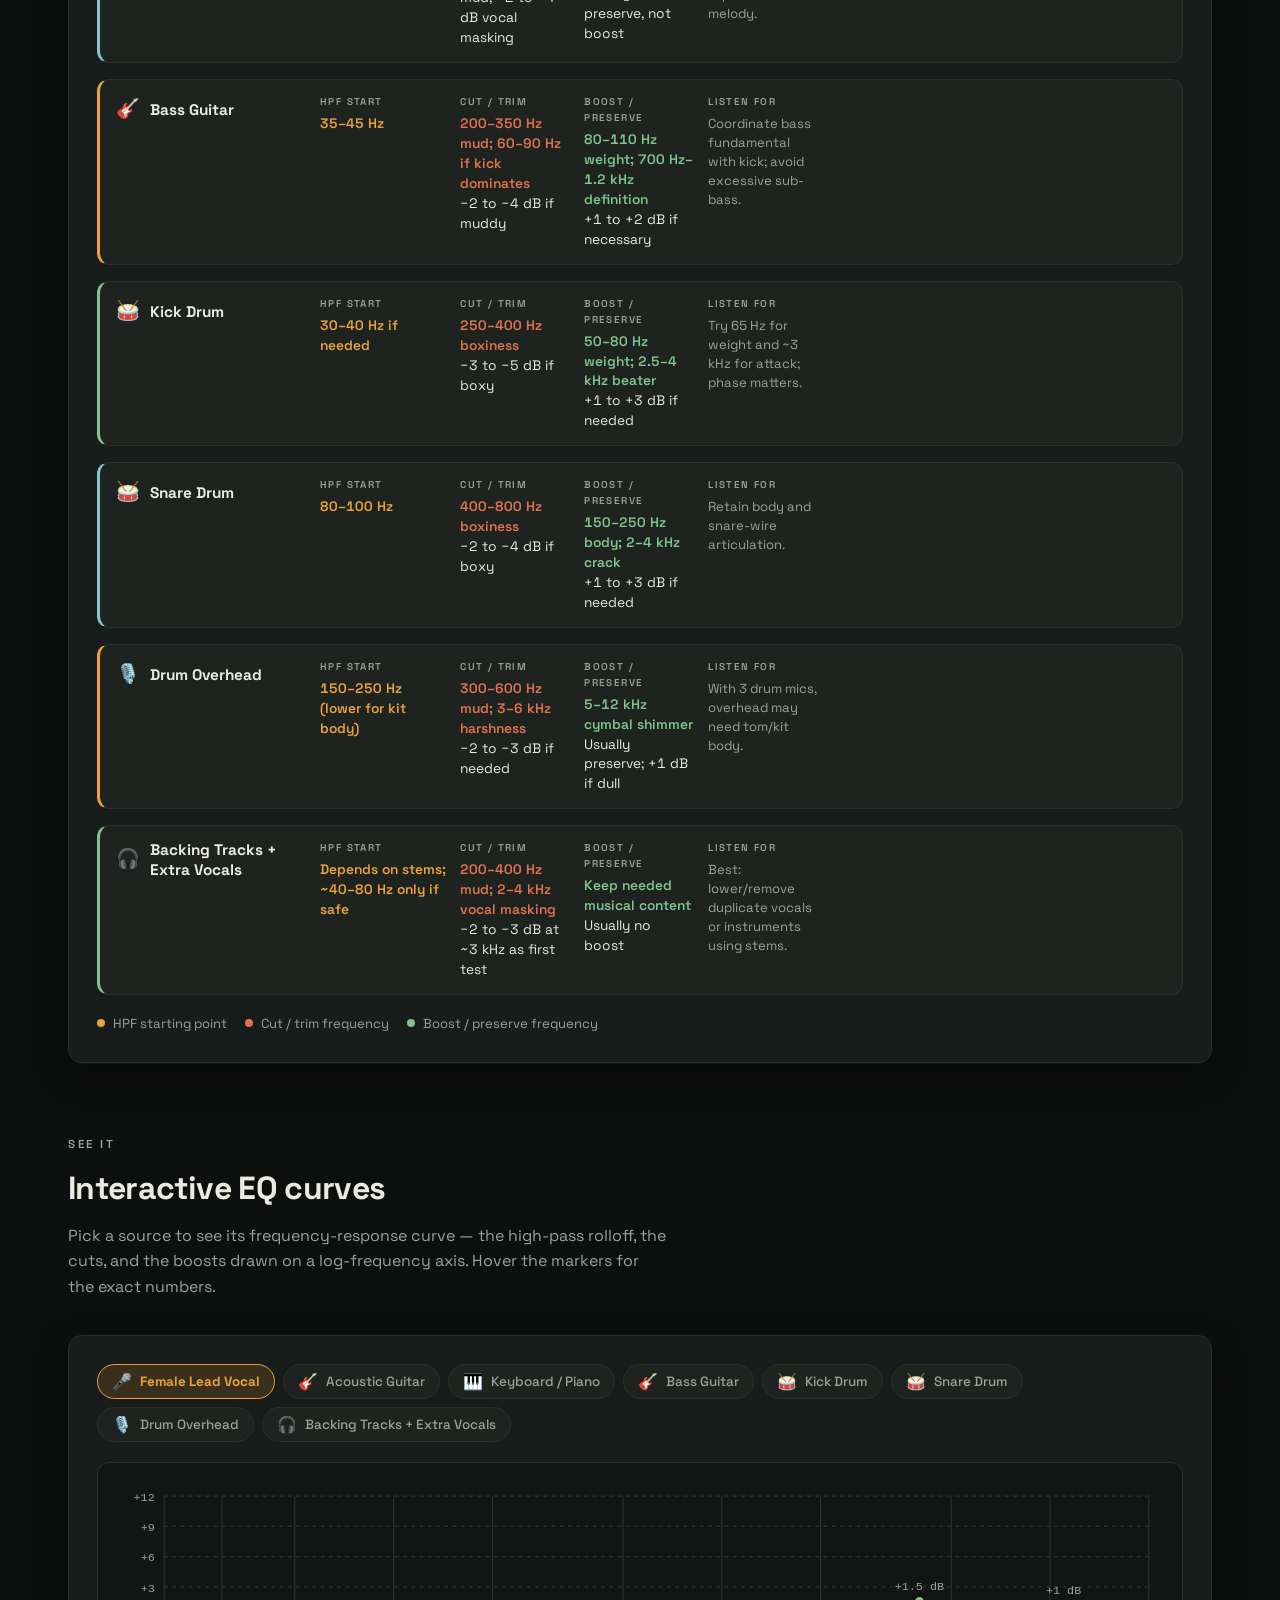
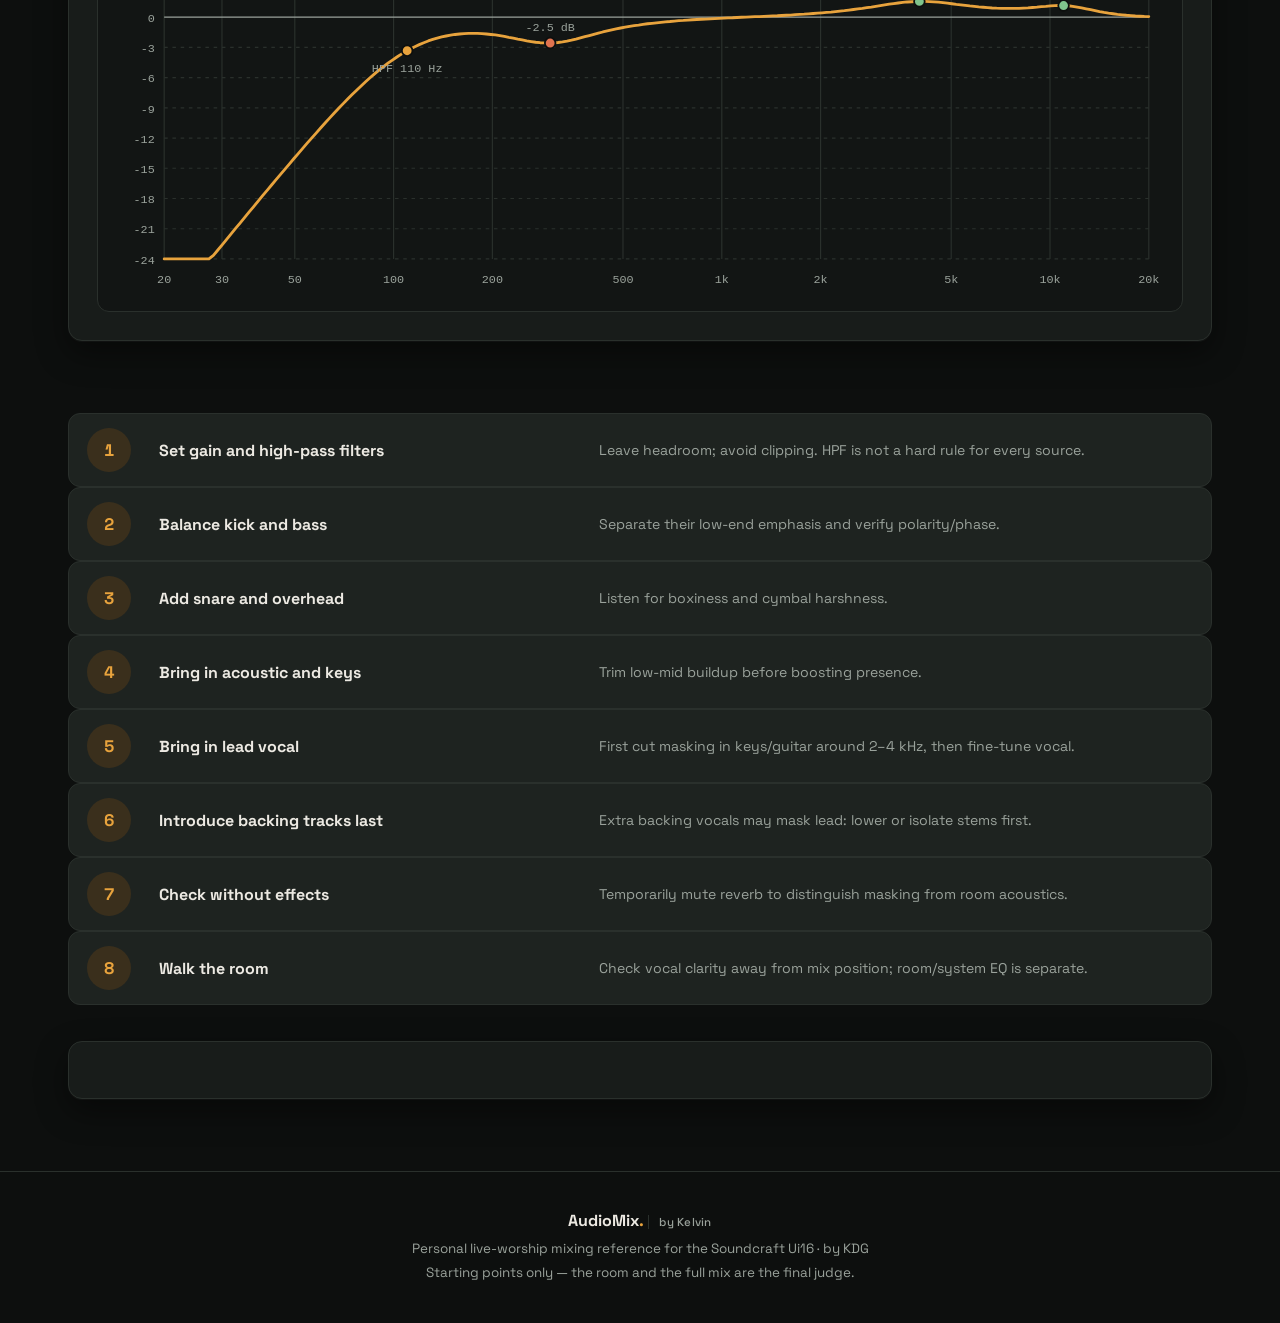
==== commit 275e80ab: "brand: AudioMix by Kelvin (by Kelvin as small sub-label)" ====
--- a/index.html
+++ b/index.html
@@ -3,9 +3,9 @@
 <head>
   <meta charset="UTF-8" />
   <meta name="viewport" content="width=device-width, initial-scale=1.0" />
-  <title>AudioMix Guide — Live Worship EQ Reference</title>
-  <meta name="description" content="AudioMix Guide — a personal live-worship mixing reference for the Soundcraft Ui16: EQ starting points for every source, the 8-step mix workflow, and pro tips for a clear, present band mix." />
-  <meta property="og:title" content="AudioMix Guide — Live Worship EQ Reference" />
+  <title>AudioMix by Kelvin — Live Worship EQ Reference</title>
+  <meta name="description" content="AudioMix by Kelvin — a personal live-worship mixing reference for the Soundcraft Ui16: EQ starting points for every source, the 8-step mix workflow, and pro tips for a clear, present band mix." />
+  <meta property="og:title" content="AudioMix by Kelvin — Live Worship EQ Reference" />
   <meta property="og:description" content="EQ starting points for the Soundcraft Ui16, the 8-step mix workflow, and pro mixing tips. Personal guide by KDG." />
   <meta property="og:type" content="website" />
   <link rel="icon" href="data:image/svg+xml,<svg xmlns='http://www.w3.org/2000/svg' viewBox='0 0 100 100'><rect width='100' height='100' rx='20' fill='%230d0f0e'/><rect x='18' y='38' width='64' height='28' rx='6' fill='%23e8a33d'/><rect x='18' y='30' width='64' height='4' rx='2' fill='%237fc48c'/></svg>" />
@@ -21,7 +21,7 @@
 
   <header class="site-header" id="top">
     <nav class="nav container" aria-label="Primary">
-      <a class="brand" href="index.html"><span class="brand-word">AudioMix<span class="brand-dot">.</span></span> <span class="brand-sub">Guide</span></a>
+      <a class="brand" href="index.html"><span class="brand-word">AudioMix<span class="brand-dot">.</span></span> <span class="brand-sub">by Kelvin</span></a>
       <button class="nav-toggle" aria-label="Toggle menu" aria-expanded="false" aria-controls="navLinks">
         <span class="nav-toggle-bar"></span><span class="nav-toggle-bar"></span><span class="nav-toggle-bar"></span>
       </button>
@@ -91,7 +91,7 @@
   </main>
 
   <footer class="footer">
-    <p class="footer-brand">AudioMix<span class="brand-dot">.</span> Guide</p>
+    <p class="footer-brand">AudioMix<span class="brand-dot">.</span> <span class="brand-sub">by Kelvin</span></p>
     <p>Personal live-worship mixing reference for the Soundcraft Ui16 · by KDG</p>
     <p>Starting points only — the room and the full mix are the final judge.</p>
   </footer>
--- a/css/style.css
+++ b/css/style.css
@@ -68,7 +68,8 @@
 .brand-word { line-height: 1; }
 .brand-dot { color: var(--amber); }
 .brand-sub {
-  font-size: .68rem; letter-spacing: .16em; text-transform: uppercase;
+  font-size: .72rem; letter-spacing: .02em;
+  font-weight: 500;
   color: var(--muted); padding-left: 10px; border-left: 1px solid var(--line);
 }
 .nav-links { display: flex; align-items: center; gap: 28px; font-size: .95rem; }
